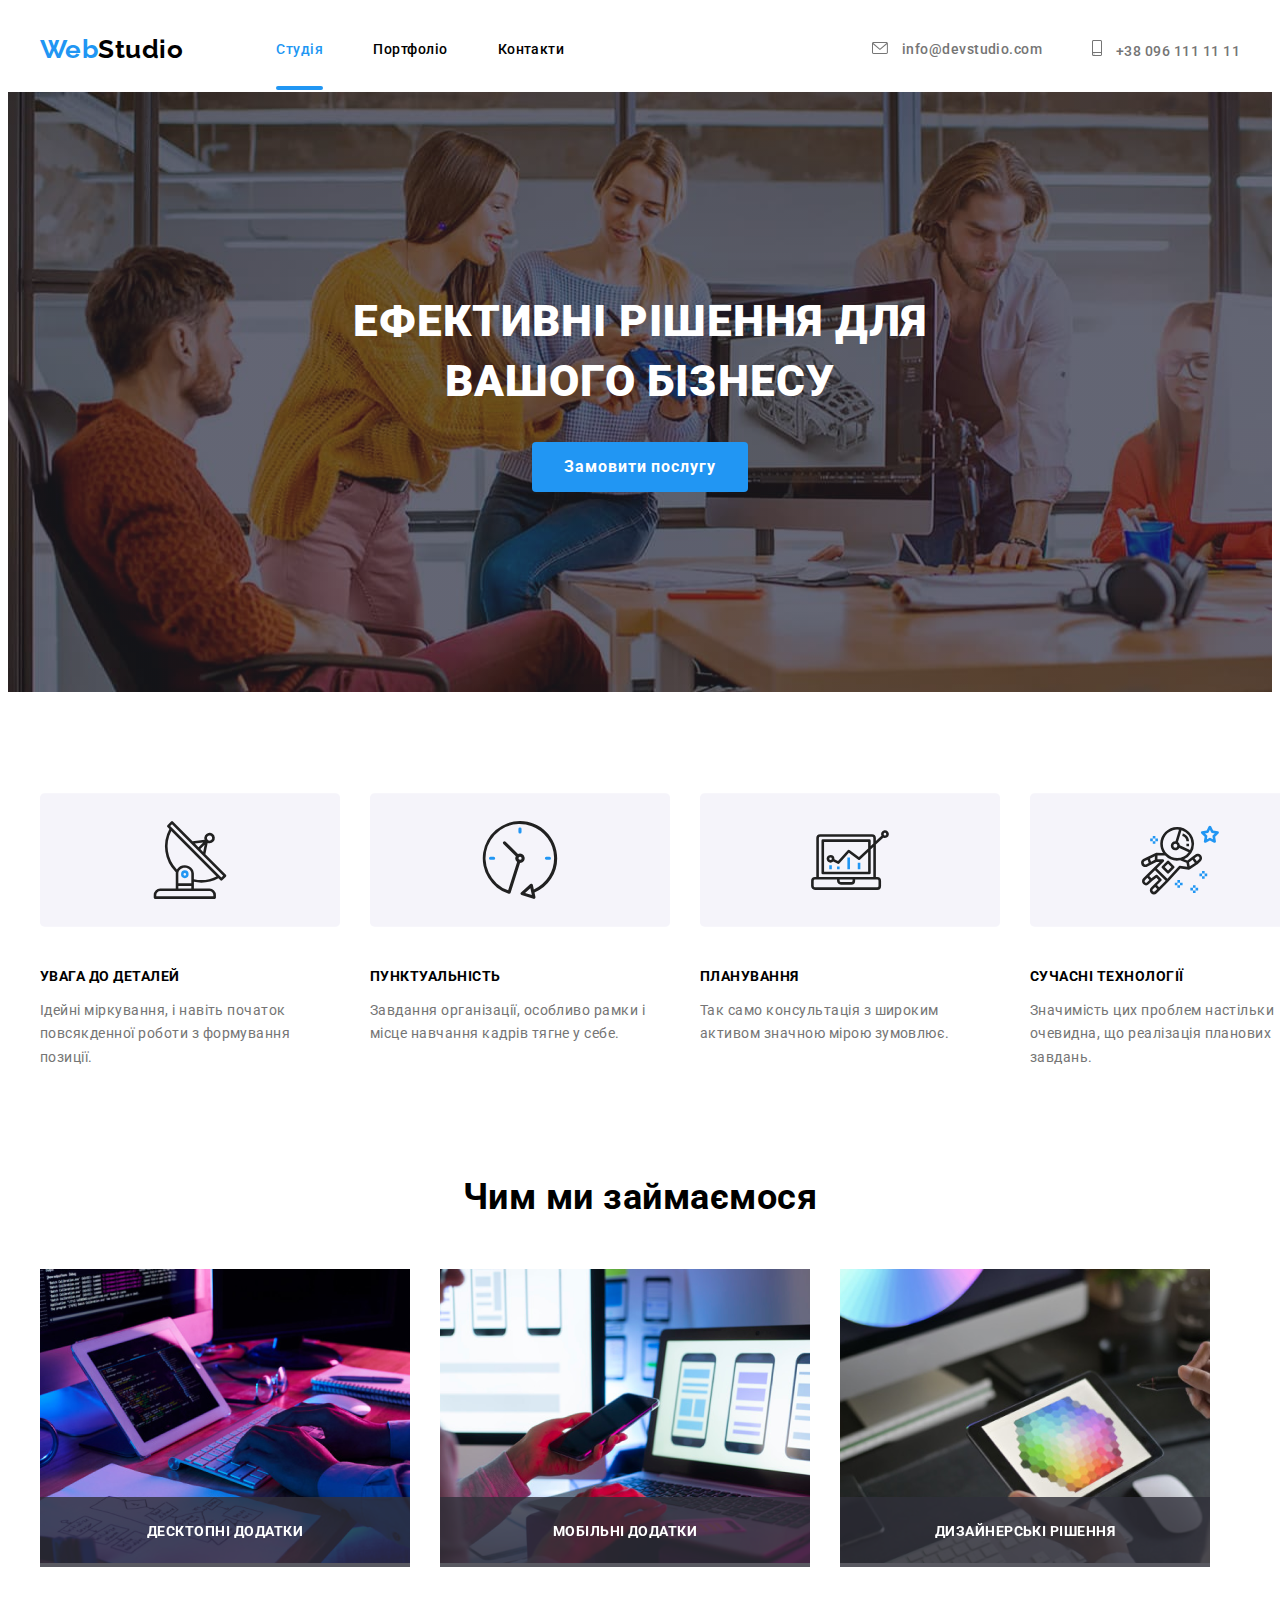
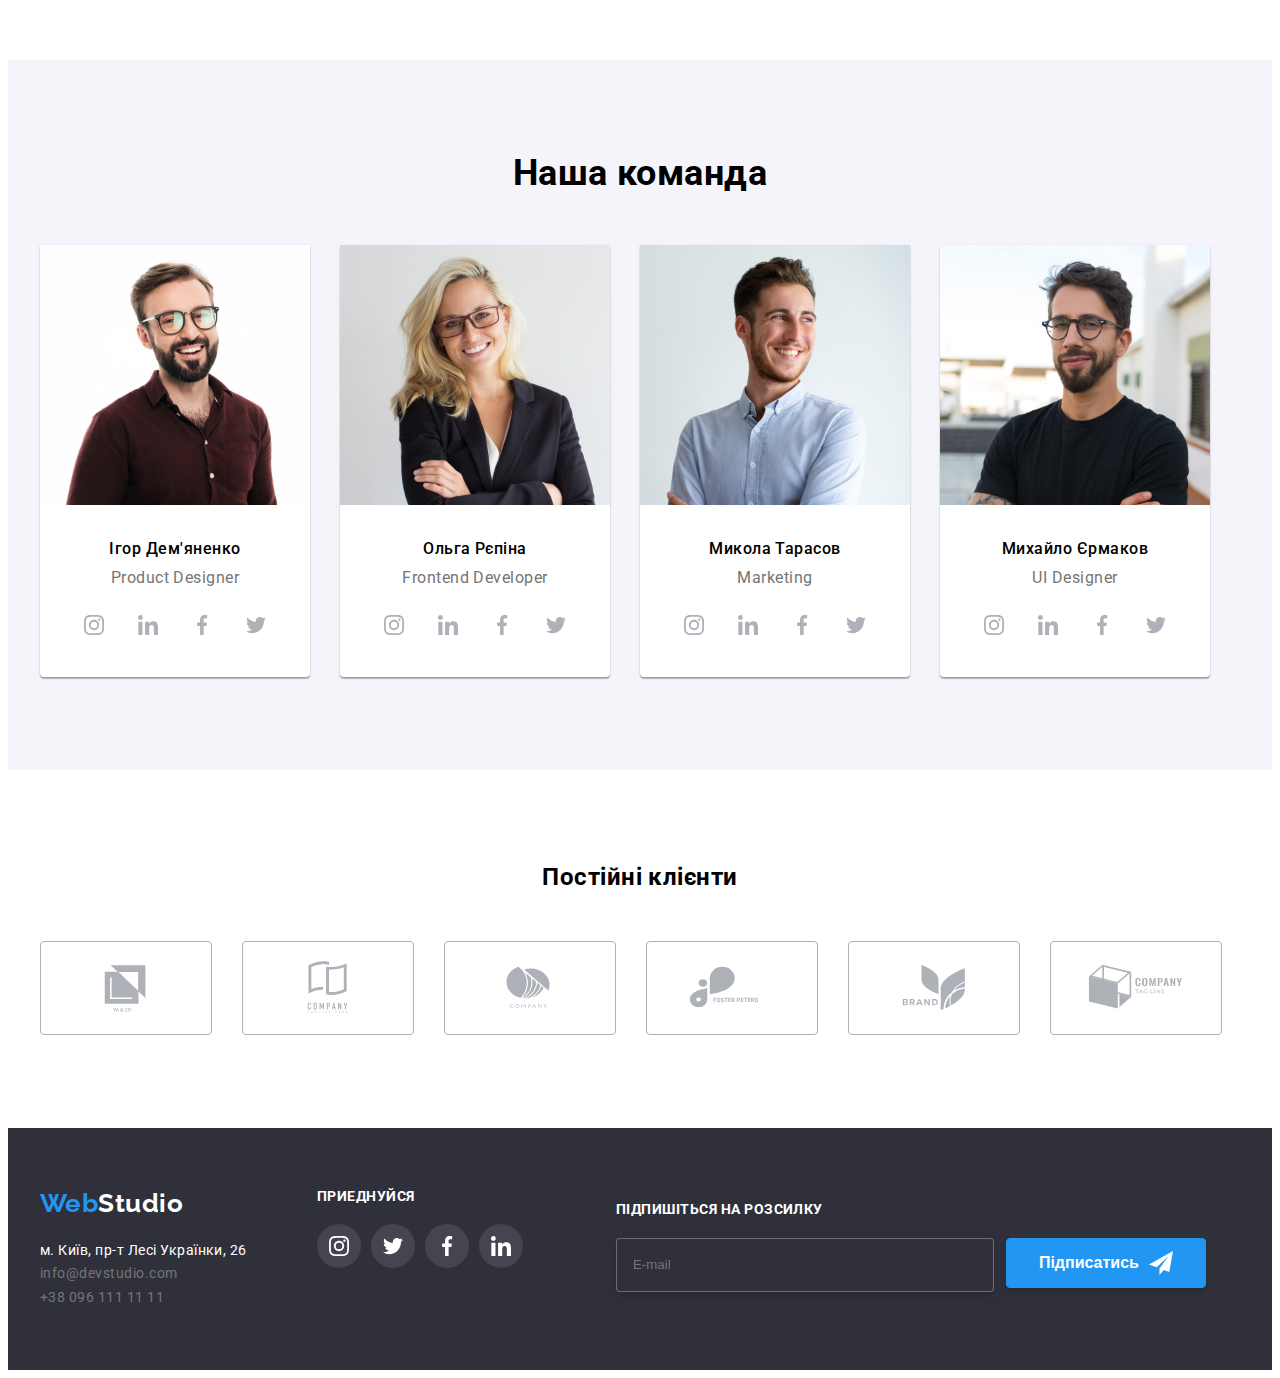
==== index.html @ c8abeea8 "create repositories" ====
<!DOCTYPE html>
<html lang="uk">
<head>
  <meta charset="UTF-8">
  <meta http-equiv="X-UA-Compatible" content="IE=edge">
  <meta name="viewport" content="width=device-width, initial-scale=1.0">
  <title>Document</title>
  <link rel="stylesheet" href="https://cdnjs.cloudflare.com/ajax/libs/modern-normalize/1.1.0/modern-normalize.min.css" integrity="sha512-wpPYUAdjBVSE4KJnH1VR1HeZfpl1ub8YT/NKx4PuQ5NmX2tKuGu6U/JRp5y+Y8XG2tV+wKQpNHVUX03MfMFn9Q==" crossorigin="anonymous" referrerpolicy="no-referrer" />
  <link rel="preconnect" href="https://fonts.googleapis.com">
  <link rel="preconnect" href="https://fonts.gstatic.com" crossorigin>
  <link href="https://fonts.googleapis.com/css2?family=Raleway:wght@700&family=Roboto:wght@400;500;700;900&display=swap" rel="stylesheet">
  <link rel="stylesheet" href="./css/styles.css">
</head>
<body>
  <header>
    <div class="container nomargincontainer flexnavbarcontainer">
      <nav class="navbarcontainer">
        <a href="./index.html" class="logo"><span class="accentlogo">Web</span>Studio</a>
        <ul class="blocknav">
          <li class="current itemnav "><a class="navlink " href="./index.html">Студія</a></li>
          <li class="itemnav"><a class="navlink" href="./portfolio.html">Портфоліо</a></li>
          <li class="itemnav"><a class="navlink" href="">Контакти</a></li>
        </ul>
      </nav>
      <ul class="contacts">
        <li class="item">
            <a href="mailto:info@devstudio.com" class="contacts-envelope">
              <svg>
                <use href="./img/symbol-defs-optimizate.svg#icon-envelope"></use>
              </svg>
              info@devstudio.com
            </a>
        </li>
        <li class="item">
          <a href="tel:+380961111111" class="contacts-phone">
            <svg>
              <use href="./img/symbol-defs-optimizate.svg#icon-smartphone"></use>
            </svg>
            +38 096 111 11 11
          </a>
        </li>
      </ul>
    </div>
  </header>
  <main>
    <section class="section hero">
      <div class="container">
        <div class="mainsection">
          <h1 class="maintitle">Ефективні рішення для <br/>вашого бізнесу</h1>
          <button type="button" class="button" data-modal-open>Замовити послугу</button>
          <div class="backprop is-hidden" data-modal>
            <div class="modal">
              <button class="modal-button-cancel" data-modal-close>
                <svg>
                  <use href="./img/vector-defs.svg#icon-Vector-2"></use>
                </svg>
              </button>
              <form class="form">
                <h2 class="form-title form-field">Залиште свої дані, ми вам передзвонимо</h2>
                <label for="name" class="form-field">
                  <span class="form-title-input">Ім'я</span>
                  <span class="combine-input-svg">
                    <input class="form-input" type="text" name="name" id="name">
                    <svg class="form-input-svg">
                      <use href="./img/form-modal.svg#icon-person"></use>
                    </svg>                     
                  </span>
                </label>
                <label for="tel" class="form-field">
                  <span class="form-title-input">Телефон</span>
                  <span class="combine-input-svg">
                    <input class="form-input" type="tel" name="tel" id="tel">
                    <svg class="form-input-svg">
                      <use href="./img/form-modal.svg#icon-phone"></use>
                    </svg>                     
                  </span>
                </label>
                <label for="email" class="form-field">
                  <span class="form-title-input">Почта</span>
                  <span class="combine-input-svg">
                    <input class="form-input" type="email" name="email" id="email">
                    <svg class="form-input-svg">
                      <use href="./img/form-modal.svg#icon-email"></use>
                    </svg>                     
                  </span>
                </label>  
                <label for="coment" class="form-field">
                  <span class="form-title-input">Коментар</span>
                  <textarea name="coment" id="coment" placeholder="Введіть текст"></textarea>
                </label>      
                <label for="spam" class="form-field flex-form-filed-checkbox">
                  <input type="checkbox" name="spam" value="spam" id="spam" class="checkbox"/>   
                  <span class="checkbox-icon"></span>  
                  <span class="checkbox-text">
                    Погоджуюся з розсилкою та приймаю<a href="./index.html" class="form-filed-checkbox-a"> Умови договору</a>
                  </span>
                </label>   
                <button type="submit"  class="form-field form-filed-button">Відправити</button>       
              </form>
            </div> 
          </div>
        </div>
      </div>
    </section>
    <section class="section priority">
      <div class="container">
        <h2>Приріотети</h2>
        <ul>
          <li class="list">
            <svg class="priority-icon">
              <use href="./img/benefits/benefits-opt.svg#icon-Group-1"></use>
            </svg>
            <h3>УВАГА ДО ДЕТАЛЕЙ</h3>
            <p>Ідейні міркування, і навіть початок повсякденної роботи з формування позиції.</p>
          </li>
          <li class="list">
            <svg class="priority-icon">
              <use href="./img/benefits/benefits-opt.svg#icon-Group-2"></use>
            </svg>
            <h3>ПУНКТУАЛЬНІСТЬ</h3>
            <p>Завдання організації, особливо рамки і місце навчання кадрів тягне у себе.</p>
          </li>
          <li class="list">
            <svg class="priority-icon">
              <use href="./img/benefits/benefits-opt.svg#icon-Group-3"></use>
            </svg>
            <h3>ПЛАНУВАННЯ</h3>
            <p>Так само консультація з широким активом значною мірою зумовлює.</p>
          </li>
          <li class="list">
            <svg class="priority-icon">
              <use href="./img/benefits/benefits-opt.svg#icon-Group-4"></use>
            </svg>
            <h3>СУЧАСНІ ТЕХНОЛОГІЇ</h3>
            <p>Значимість цих проблем настільки очевидна, що реалізація планових завдань.</p>
          </li>
        </ul> 
      </div>
    </section>
    <section class="section section-employment">
      <div class="container">
        <h2 >Чим ми займаємося</h2>
        <ul class="sectionemploymentul">
          <li class="item">
            <img src="./img/employment/box1.png" alt="Програмування за столом" width="370">
            <h3>Десктопні додатки</h3>
          </li>
          <li class="item">
            <img src="./img/employment/box2.png" alt="Розробка мобільного дизайну" width="370">
            <h3>Мобільні додатки</h3>
          </li>
          <li class="item">
            <img src="./img/employment/box3.png" alt="Вибір кольору на планшеті" width="370">
            <h3>Дизайнерські рішення</h3>
          </li>
        </ul>
      </div>
    </section>
    <section class="section section-team">
      <div class="container teambacground">
        <h2>Наша команда</h2>
        <ul class="teamul">
          <li class="item">
            <img src="./img/stuff/img.jpg" alt="Співробітник компанії" width="270">
            <h3 class="namestuff">Ігор Дем'яненко</h3>
            <p class="employment">Product Designer</p>
            <ul class="ul-link-team">
              <li class="link-team-icon">
                <a href="" class="team-icon">
                  <svg>
                    <use href="./img//link-team-icons-opt.svg#icon-instagram"></use>
                  </svg>
                </a>
              </li>
              <li class="link-team-icon">
                <a href="" class="team-icon">
                  <svg>
                    <use href="./img//link-team-icons-opt.svg#icon-linkedin"></use>
                  </svg>                  
                </a>
              </li>
              <li class="link-team-icon">
                <a href="" class="team-icon">
                  <svg>
                    <use href="./img//link-team-icons-opt.svg#icon-facebook"></use>
                  </svg>
                </a>
              </li>
              <li class="link-team-icon">
                <a href="" class="team-icon">
                  <svg>
                    <use href="./img//link-team-icons-opt.svg#icon-twitter"></use>
                  </svg>
                </a>
              </li>
            </ul>
          </li>
          <li class="item">
            <img src="./img/stuff/img1.jpg" alt="Співробітник компанії" width="270">
            <h3 class="namestuff">Ольга Рєпіна</h3>
            <p class="employment">Frontend Developer</p>
            <ul class="ul-link-team">
                <li class="link-team-icon">
                  <a href="" class="team-icon">
                    <svg>
                      <use href="./img//link-team-icons-opt.svg#icon-instagram"></use>
                    </svg>                    
                  </a>
                </li>
                <li class="link-team-icon">
                  <a href="" class="team-icon">
                    <svg>
                      <use href="./img//link-team-icons-opt.svg#icon-linkedin"></use>
                    </svg>                    
                  </a>
                </li>
                <li class="link-team-icon">
                  <a href="" class="team-icon">
                    <svg>
                      <use href="./img//link-team-icons-opt.svg#icon-facebook"></use>
                    </svg>                    
                  </a>
                </li>
                <li class="link-team-icon">
                  <a href="" class="team-icon">
                    <svg>
                      <use href="./img//link-team-icons-opt.svg#icon-twitter"></use>
                    </svg>                    
                  </a>
                </li>
              </ul>
          </li>
          <li class="item">
            <img src="./img/stuff/img2.jpg" alt="Співробітник компанії" width="270">
            <h3 class="namestuff">Микола Тарасов</h3>
            <p class="employment">Marketing</p>
            <ul class="ul-link-team">
              <li class="link-team-icon">
                <a href="" class="team-icon">
                  <svg>
                    <use href="./img//link-team-icons-opt.svg#icon-instagram"></use>
                  </svg>                  
                </a>
              </li>
              <li class="link-team-icon">
                <a href="" class="team-icon">
                  <svg>
                    <use href="./img//link-team-icons-opt.svg#icon-linkedin"></use>
                  </svg>                  
                </a>
              </li>
              <li class="link-team-icon">
                <a href="" class="team-icon">
                  <svg>
                    <use href="./img//link-team-icons-opt.svg#icon-facebook"></use>
                  </svg>                  
                </a>
              </li>
              <li class="link-team-icon">
                <a href="" class="team-icon">
                  <svg>
                    <use href="./img//link-team-icons-opt.svg#icon-twitter"></use>
                  </svg>                  
                </a>
              </li>
            </ul>
          </li>
          <li class="item">
            <img src="./img/stuff/img3.jpg" alt="Співробітник компанії" width="270">
            <h3 class="namestuff">Михайло Єрмаков</h3>
            <p class="employment">UI Designer</p>
            <ul class="ul-link-team">
              <li class="link-team-icon">
                <a href="" class="team-icon">
                  <svg>
                    <use href="./img//link-team-icons-opt.svg#icon-instagram"></use>
                  </svg>                  
                </a>
              </li>
              <li class="link-team-icon">
                <a href="" class="team-icon">
                  <svg>
                    <use href="./img//link-team-icons-opt.svg#icon-linkedin"></use>
                  </svg>                  
                </a>
              </li>
              <li class="link-team-icon">
                <a href="" class="team-icon">
                  <svg>
                    <use href="./img//link-team-icons-opt.svg#icon-facebook"></use>
                  </svg>                  
                </a>
              </li>
              <li class="link-team-icon">
                <a href="" class="team-icon">
                  <svg>
                    <use href="./img//link-team-icons-opt.svg#icon-twitter"></use>
                  </svg>                  
                </a>
              </li>
            </ul>
          </li>
        </ul> 
      </div>
    </section>
    <section class="section">
      <div class="container clients">
       <h2>Постійні клієнти</h2>
        <ul class="ulclients">
          <li class="li-client-icon">
            <a href="" class="client-icon">
              <svg >
                <use href="./img/company-icons-opt.svg#icon-Logo-1"></use>
              </svg>              
            </a>
          </li>
          <li class="li-client-icon">
            <a href="" class="client-icon">
              <svg>
                <use href="./img/company-icons-opt.svg#icon-Logo-2"></use>
              </svg>              
            </a>
          </li>
          <li class="li-client-icon">
            <a href="" class="client-icon">
              <svg>
                <use href="./img/company-icons-opt.svg#icon-Logo-3"></use>
              </svg>              
            </a>
          </li>
          <li class="li-client-icon">
            <a href="" class="client-icon">
              <svg>
                <use href="./img/company-icons-opt.svg#icon-Logo-4"></use>
              </svg>              
            </a>
          </li>
          <li class="li-client-icon">
            <a href="" class="client-icon">
              <svg>
                <use href="./img/company-icons-opt.svg#icon-Logo-5"></use>
              </svg>              
            </a>
          </li>
          <li class="li-client-icon">
            <a href="" class="client-icon">
              <svg>
                <use href="./img/company-icons-opt.svg#icon-Logo-6"></use>
              </svg>              
            </a>
          </li>
        </ul> 
      </div>
    </section>
  </main>
  <footer class="footer">
    <div class="footercontainer">
      <div>
        <a href="/" class="logofooter"><span class="accentlogo">Web</span>Studio</a>
        <address class="addressfooter">
          <ul>
            <li><a href="https://goo.gl/maps/CPtrU1FHBa2aNyZL9" target="_blank" rel="noopener noreferrer" class="address">м. Київ, пр-т Лесі Українки, 26</a></li>
            <li><a class="emailnumber" href="mailto:info@devstudio.com">info@devstudio.com</a></li>
            <li><a class="emailnumber" href="tel:+380961111111">+38 096 111 11 11</a></li>
          </ul>
        </address>
      </div>
      <div class="link-footer">
        <h2>Приеднуйся</h2>
        <ul class="ul-link-footer">
          <li >
            <a href="" class="li-footer-icon">
              <svg class="footer-icon">
                <use href="./img/linkfooter-opt.svg#icon-instagram"></use>
              </svg>              
            </a>
          </li>
          <li >
            <a href="" class="li-footer-icon">
              <svg class="footer-icon">
                <use href="./img/linkfooter-opt.svg#icon-twitter"></use>
              </svg>              
            </a>
          </li>
          <li>
            <a href="" class="li-footer-icon">
              <svg class="footer-icon">
                <use href="./img/linkfooter-opt.svg#icon-facebook"></use>
              </svg>              
            </a>
          </li>
          <li >
            <a href="" class="li-footer-icon">
              <svg class="footer-icon">
                <use href="./img/linkfooter-opt.svg#icon-linkedin"></use>
              </svg>              
            </a>
          </li>
        </ul>
      </div>
      <form class="form-footer">
        <p>Підпишіться на розсилку</p>
        <div class="form-input-button">
          <input type="text" placeholder="E-mail" class="footer-input-email">
          <button>
            <span class="footer-form-button-text">Підписатись</span>
            <svg class="form-icon-footer">
              <use href="./img/telegram.svg#icon-send"></use>
            </svg>
          </button>          
        </div>
      </form>
    </div>
  </footer>
  <script src="./js/modal.js"></script>  
</body>
</html>
---- css/styles.css ----
:root{
  --primary-text-color: #000000;
  --accent-color: #2196F3;
  --primary-white-color: #FFFFFF;
  --text-silver-color: #757575;
  --primary-bg-color: #2F303A;
  --bg-color-button: #F5F4FA;
}
body{
  font-family: Roboto, sans-serif;
  color: var(--text-silver-color);
  letter-spacing: 0.03em;
}
h1,h2,h3,h4,h5,h6{
  color: var(--primary-text-color);
  margin-top: 0;
  margin-bottom: 0;
}
ul{
  list-style: none;
  margin-top: 0;
  margin-bottom: 0;
  padding-left: 0px;
}
a {
  color: var(--text-silver-color);
  text-decoration: none;
}
.container{
  margin: 0 auto;
  max-width: 1200px;
  padding-left: 15px;
  padding-right: 15px;
}
.section{
  padding: 93px 0px;
}

/* Header */

.logo{
  color: var(--primary-text-color);
  font-family: 'Raleway';
  font-weight: 700;
  font-size: 26px;
  line-height: 1.2;
}
.accentlogo{
  color: var(--accent-color);
}
.blocknav{
  display: flex;
  align-items: center;
  margin-left: 93px;
}
.flexnavbarcontainer{
  display: flex;
  padding-bottom: 0px;
}
.navbarcontainer{
  display: flex;
  align-items: center;
}


.itemnav + .itemnav{
  margin-left: 50px;
}
.itemnav{
  position: relative;
}
.itemnav::after  {
  content: '';

  position: absolute;
  left: 0;
  bottom: 0;

  display: block;
  width: 100%;
  height: 4px;
  background-color: var(--accent-color);
  border-radius: 2px;

  transform: scaleX(0);
  transition: transform 250ms cubic-bezier(0.4, 0, 0.2, 1);
}
.itemnav:hover::after{
  transform: scaleX(1);
}
.current a{
  color: var(--accent-color);
}
.current::after{
  content: '';
  
  transform: scaleX(1);
  display: block;
  width: 100%;
  height: 4px;
  background-color: var(--accent-color);
  border-radius: 2px;

}

.navlink{
  display: block;
  padding-top: 32px;
  padding-bottom: 32px;

  color: var(--primary-text-color);
  font-weight: 500;
  font-size: 14px;
  line-height: 1.14;
}
.navlink:hover,
.navlink:focus {
  color: var(--accent-color)
}
.contacts{
  display: flex;
  margin-left: auto;

  font-weight: 500;
  font-size: 14px;
  line-height: 1.14;
}
.contacts .item{
  display: flex;
  align-items: center;
}
.contacts .item +.item{
  margin-left: 50px;
}
.contacts a{
  display: block;
  padding-top: 32px;
  padding-bottom: 32px;
  color: var(--text-silver-color);
  transition: color 250ms cubic-bezier(0.4, 0, 0.2, 1), fill 250ms cubic-bezier(0.4, 0, 0.2, 1);
}
.contacts-envelope{
  fill: var(--text-silver-color);
}
.contacts-envelope svg{
  width: 16px;
  height: 12px;
  margin-right: 10px;
}
.contacts-phone{
  fill: var(--text-silver-color);
}
.contacts-phone svg{
  width: 10px;
  height: 16px;
  margin-right: 10px;
}
.contacts a:hover,
.contacts a:focus,
.contacts-envelope:hover,
.contacts-phone:hover {
  color: var(--accent-color);
  fill: var(--accent-color);
}
.current{
  color: var(--accent-color);

}
/* Firts section title */
.hero{
  max-width: 1600px;
  margin: 0 auto;
  padding: 0px 0px;
  background-image:linear-gradient(
    to right,
    rgba(47, 48, 58, 0.4),
    rgba(47, 48, 58, 0.4)
  ),url(../img/backgrounghero.jpg);
  background-repeat: no-repeat;
}
.mainsection{
  text-align: center;
  letter-spacing: 0.06em;
  text-transform: uppercase;
  padding-top: 200px;
  padding-bottom: 200px;  
}
.mainsection button{
  font-weight: 700;
  font-size: 16px;
  line-height: 1.88;
  align-items: center;
  text-align: center;
  letter-spacing: 0.06em;
}
.maintitle{
  font-weight: 900;
  font-size: 44px;
  line-height: 1.36;
  color: var(--primary-white-color);
  margin-bottom: 30px;
}
.button{
  color: var(--primary-white-color);
  background-color: var(--accent-color);
  font-family: inherit;
  cursor: pointer;
  padding: 10px 32px;
  min-width: 216px;
  border-radius: 4px;
  text-align: center;
  border: 0px solid black;
}

.backprop{
  position: fixed;
  top: 0;
  left: 0;
  width: 100%;
  height: 100%;
  background: rgba(0, 0, 0, 0.2);

  opacity: 1;
  transition: opacity 250ms cubic-bezier(0.4, 0, 0.2, 1);
}
.backprop.is-hidden{
  opacity: 0;
  pointer-events: none;
}
.backprop.is-hidden .modal{
  transform: translate(-50%, -50%) scale(1.1);
}
.modal{
  position: absolute;
  top: 50%;
  left: 50%;

  transform: translate(-50%, -50%) scale(1);
  transition: transform 250ms cubic-bezier(0.4, 0, 0.2, 1);

  min-width: 528px;
  min-height: 581px;

  background: var(--primary-white-color);
  box-shadow: 0px 1px 3px rgba(0, 0, 0, 0.12), 0px 1px 1px rgba(0, 0, 0, 0.14), 0px 2px 1px rgba(0, 0, 0, 0.2);
  border-radius: 4px;
}
.modal-button-cancel{
  position: absolute;
  display: flex;
  justify-content: center;
  align-items: center;
  width: 30px;
  height: 30px;
  top: 8px;
  right: 8px;
  background: #FFFFFF;
  border: 1px solid rgba(0, 0, 0, 0.1);
  border-radius: 50%;
  cursor: pointer;
}
.modal-button-cancel svg{
  fill: #000000;
  width: 11px;
  height: 11px;
  transition: fill 250ms cubic-bezier(0.4, 0, 0.2, 1);
}
.modal-button-cancel svg:hover,
.modal-button-cancel svg:focus{
  fill: var(--accent-color);
}
.form{
  text-transform: none;
}
.form-title{
  margin-top: 40px;
  margin-right: 40px;
  margin-left: 40px;
  margin-bottom: 12px;

  font-weight: 700;
  font-size: 20px;
  line-height: 1.15;
  text-align: center;

  color: var(--primary-text-color);
}
.form-field{
  position: relative;
  margin-left: auto;
  margin-right: auto;
  margin-bottom: 10px;
  width: 448px;
  display: flex;
  flex-direction: column;
}
.combine-input-svg{
  position: relative;
  margin: 0 auto;
  width: 448px;
}
.form-title-input{
  width: 448px;
  margin: 0 auto;
  text-align: left;
  margin-bottom: 4px;
}
.form-input{
  position: relative;
  margin: 0 auto;
  min-width: 448px;
  display: flex;
  flex-direction: column;

  height: 40px;
  padding-left: 42px;
  border: 1px solid rgba(33, 33, 33, 0.2);
  border-radius: 4px;

  transition: border 250ms cubic-bezier(0.4, 0, 0.2, 1);
}
.form-input-svg{
  position: absolute;
  top: 11px;
  left: 12px;
  width: 18px;
  height: 18px;
  transition: fill 250ms cubic-bezier(0.4, 0, 0.2, 1);
}

.form-filed-button{
  margin: 0 auto;
  padding: 10px 52px;
  cursor: pointer;
  
  max-width: 200px;
  height: 50px;
  color: var(--primary-white-color);
  background: var(--accent-color);
  border: 1px solid var(--accent-color);
  box-shadow: 0px 4px 4px rgba(0, 0, 0, 0.15);
  border-radius: 4px;

  font-weight: 700;
  font-size: 16px;
  line-height: 1.87;
}
.flex-form-filed-checkbox{
  display: flex;
  flex-direction: row;
  justify-content: center;
  align-items: center;

}
.checkbox-text{
  margin-left: 8px;

  font-size: 14px;
  line-height: 1.71;

  color: var(--text-silver-color);
}

.checkbox{
  appearance: none;
  position: absolute;
}

.checkbox-icon{
  width: 16px;
  height: 15px;
  border: 1px solid #212121;
  border-radius: 2px;

  transition: background-color 250ms cubic-bezier(0.4, 0, 0.2, 1);
}
.checkbox:checked + .checkbox-icon{
  border: 1px solid var(--accent-color);
  background-image: url(../img/iconchecksize.svg);
  background-color: var(--accent-color);
  background-repeat: no-repeat;
  background-size: contain;
  background-origin: content-box;
}

.form-filed-checkbox-a{
  color: var(--accent-color);
  text-decoration: underline;
}
.form-field textarea{
  margin: 0 auto;
  resize: none;
  width: 448px;
  height: 120px;
  border: 1px solid rgba(33, 33, 33, 0.2);
  border-radius: 4px;
  padding: 12px 16px;
}
.form-field textarea:hover,
.form-field textarea:focus,
.form-input:focus,
.form-input:hover,
.form-field textarea:focus{
  outline: none;
  border: 1px solid var(--accent-color);
  fill: var(--accent-color);
}

.form-field:hover .form-input-svg{
  fill: var(--accent-color);
}
.form-field:focus-within .form-input-svg{
  fill: var(--accent-color);
}

.form-input-svg:hover{
  fill: var(--accent-color);
}


/* section priority */

.priority ul{
  display: flex;
}
.container .list{
  margin-right: 30px;

}

.priority h2{
  display: none;
}
.priority h3{
  font-weight: 700;
  font-size: 14px;
  line-height: 1.14;
  text-transform: uppercase;
  margin-bottom: 10px;
}
.priority p{
  font-size: 14px;
  line-height: 1.7;
}
.priority-icon{
  margin-bottom: 30px;
}
.container .list:last-child{
  margin-right: 0px;
}

/* what do we do */
.section-employment{
  padding-top: 0px;
}
.section-employment h2{
  font-weight: 700;
  font-size: 36px;
  line-height: 1.16;
  text-align: center;
  margin-bottom: 50px;
}
.sectionemploymentul{
  display: flex;
}
.sectionemploymentul .item{
  position: relative;
  margin-right: 30px;
}
.sectionemploymentul .item h3{
  position: absolute;

  width: 100%;
  height: 70px;
  display: flex;
  justify-content: center;
  align-items: center;
  bottom: 0px;

  font-weight: 700;
  font-size: 14px;
  line-height: 1.14;
  text-transform: uppercase;

  color: var(--primary-white-color);
  background: rgba(47, 48, 58, 0.8);
}
.sectionemploymentul .item:last-child{
  margin-right: 0px;
}

/* section Team */
.teamul{
  display: flex;
}
.teamul .item{
  margin-right: 30px;
  background: #FFFFFF;
  box-shadow: 0px 1px 3px rgba(0, 0, 0, 0.12), 0px 1px 1px rgba(0, 0, 0, 0.14), 0px 2px 1px rgba(0, 0, 0, 0.2);
  border-radius: 0px 0px 4px 4px;
}
.teamul .item:last-child{
  margin-right: 0px;
}
.section-team{
  background-color: var(--bg-color-button);
}
.section-team h2{
  font-weight: 700;
  font-size: 36px;
  line-height: 1.16;
  text-align: center;
  margin-bottom: 50px;
}
.namestuff{
  margin-top: 30px;
  text-align: center;

  color: var(--primary-text-color);
  font-weight: 500;
  font-size: 16px;
  line-height: 1.19;
}
.employment{
  margin-top: 10px;
  margin-bottom: 16px;
  text-align: center;

  font-size: 16px;
  line-height: 1.19;
}
.ul-link-team{
  display: flex;
  justify-content: center;
  margin-bottom: 30px;
}
.link-team-icon{
  margin-right: 10px;
}
.link-team-icon a {
  display: flex;
  align-items: center;
  justify-content: center;
  width: 44px;
  height: 44px;
  border-radius: 50%;
  fill: rgba(175, 177, 184, 1);
  transition: fill 250ms cubic-bezier(0.4, 0, 0.2, 1), background-color 250ms cubic-bezier(0.4, 0, 0.2, 1);
}
/* fill="#afb1b8" style="fill:var(--color1, #afb1b8)" */
.link-team-icon:last-child{
  margin-right: 0px;
}
.team-icon svg{
  width: 20px;
  height: 20px;
}
.team-icon:hover{
  background-color: var(--accent-color);
  fill: var(--bg-color-button);
}

/* section clients */
.clients h2{
  text-align: center;
  margin-bottom: 50px;
}
.ulclients {
  display: flex;
}
.li-client-icon{
  margin-right: 30px;
  border: 1px solid #AFB1B8;
  border-radius: 4px;
  transition: border 250ms cubic-bezier(0.4, 0, 0.2, 1);
}
.li-client-icon a{
  display: flex;
  align-items: center;
  justify-content: center;
  width: 170px;
  height: 92px;
}
.client-icon{
  fill: rgba(175, 177, 184, 1);
  transition: fill 250ms cubic-bezier(0.4, 0, 0.2, 1);
}
.client-icon svg{
  width: 106px;
  height: 60px;
}
.li-client-icon:hover{
  border: 1px solid var(--accent-color);
}
.client-icon:hover{
  fill: var(--accent-color);
}

/* footer */
.footer{
  padding-top: 60px;
  padding-bottom: 60px;
  background: var(--primary-bg-color);
}
.footercontainer{
  display: flex;
  margin: 0 auto;
  max-width: 1200px;
  padding-left: 15px;
  padding-right: 15px;
}
.logofooter{
  color: var(--primary-white-color);
  font-family: 'Raleway';
  font-weight: 700;
  font-size: 26px;
  line-height: 1.19;
}

.address,
.emailnumber{
  font-style: normal;
  font-weight: 400;
  font-size: 14px;
  line-height: 1.71;
}
.addressfooter{
  margin-top: 20px;
  
}
.address{
  color: var(--primary-white-color);
  transition: color 250ms cubic-bezier(0.4, 0, 0.2, 1);
}
.link-footer{
  margin-left: 70px;
}
.link-footer h2{
  margin-bottom: 20px;

  font-weight: 700;
  font-size: 14px;
  line-height: 16px;
  text-transform: uppercase;

  color: var(--primary-white-color);
}
.ul-link-footer{
  display: flex;
}
.ul-link-footer li{
  margin-right: 10px;
}
.ul-link-footer li:last-child{
  margin-right: 0px;
}
.li-footer-icon{
  display: flex;
  align-items: center;
  justify-content: center;
  width: 44px;
  height: 44px;
  border-radius: 50%;
  background: rgba(255, 255, 255, 0.1);
  transition: background 250ms cubic-bezier(0.4, 0, 0.2, 1);
}

.li-footer-icon:hover{
  background: var(--accent-color);
}
.li-footer-icon:last-child{
  margin-right: 0px;
}
.footer-icon{
  width: 20px;
  height: 20px;
  
}
.emailnumber{
  transition: color 250ms cubic-bezier(0.4, 0, 0.2, 1);
}

.address:hover,
.address:focus,
.emailnumber:hover,
.emailnumber:focus{
  color: var(--accent-color);
}

.form-footer{
  margin-left: 93px;
}
.form-footer input{
  width: 358px;
  height: 50px;
  outline: none;
  margin-right: 12px;
  color: var(--text-silver-color);
  background-color: var(--primary-bg-color);
  border: 1px solid rgba(255, 255, 255, 0.3);
  filter: drop-shadow(0px 4px 4px rgba(0, 0, 0, 0.15));
  border-radius: 4px;
  padding-left: 16px;
}
.form-footer p{
  margin-bottom: 20px;
  color: var(--primary-white-color);
  font-weight: 700;
  font-size: 14px;
  line-height: 1.14;
  text-transform: uppercase;
}
.form-input-button{
  display: flex;
}
.footer-input-email:focus-within{
  border: 1px solid var(--primary-white-color);
}
.form-footer button{
  width: 200px;
  height: 50px;

  display: flex;
  align-items: center;
  justify-content: center;
  cursor: pointer;

  background-color: var(--accent-color);
  box-shadow: 0px 4px 4px rgba(0, 0, 0, 0.15);
  border: 1px solid var(--accent-color);
  border-radius: 4px;
}
.footer-form-button-text{
  margin-right: 10px;
  font-weight: 700;
  font-size: 16px;
  line-height: 1.86;
  color: var(--primary-white-color);
}
.form-icon-footer{
  width: 24px;
  height: 24px;
}
/* Page Portfolio */
.maintitleportfolio{
  display: none;
}

.filterbutton{
  display: flex;
  justify-content: center;
  margin-bottom: 50px;
}
.filterbutton li{
  margin-left: 8px;
}
.filterbutton li:first-child{
  margin-left: 0px;
}

.filterbutton button{
  font-family: inherit;
  color: var(--primary-text-color);
  background: var(--bg-color-button);
  min-width: 112px;
  min-height: 38px;
  cursor: pointer;
  font-weight: 500;
  font-size: 16px;
  line-height: 1.63;
  text-align: center;
  border-radius: 4px;
  border: #FFFFFF;
  transition: color 250ms cubic-bezier(0.4, 0, 0.2, 1), background 250ms cubic-bezier(0.4, 0, 0.2, 1), box-shadow 250ms cubic-bezier(0.4, 0, 0.2, 1);

  }
.filterbutton button:hover,
.filterbutton button:focus{
  box-shadow: 0px 3px 1px rgba(0, 0, 0, 0.1), 0px 1px 2px rgba(0, 0, 0, 0.08), 0px 2px 2px rgba(0, 0, 0, 0.12);
  color: var(--primary-white-color);
  background: var(--accent-color);
}
/* exampales */

.overlay-exampales{
  position: relative;
}
.overlay-exampales p{
  position: absolute;

  display: block;
  width: 100%;
  height: 105%;
  top: 0px;
  left: 0;
  padding: 63px 24px;

  background: rgba(33, 150, 243, 0.9);
  font-weight: 400;
  font-size: 18px;
  line-height: 1.55;

  color: var(--primary-white-color);
  transform: translateY(135%);
  transition: transform 250ms cubic-bezier(0.4, 0, 0.2, 1);

}
.ulexampales .item:hover
.overlay-exampales p{
  transform: translateY(-10%);
}

.headerborderbottom{
  border-bottom: 1px solid #ECECEC;;
}

.ulexampales{
  display: flex;
  flex-wrap: wrap;
}
.ulexampales .item .overlay-exampales{
  overflow: hidden;
}
.ulexampales .item{
  margin-right: 30px;
  margin-bottom: 30px; 
  transition: box-shadow 250ms cubic-bezier(0.4, 0, 0.2, 1);
}
.ulexampales .item:hover{
  box-shadow: 0px 1px 1px rgba(0, 0, 0, 0.12), 0px 4px 4px rgba(0, 0, 0, 0.06), 1px 4px 6px rgba(0, 0, 0, 0.16);
}
.ulexampales .item:nth-child(3n){
  margin-right: 0px;
}
.ulexampales .item:nth-last-child(-n + 3){
  margin-bottom: 0px;
}
.item a img{
  margin-bottom: 0px;
}

.ulexampales h2{
  font-size: 14px;
  line-height: 1.71;
}
.blockcardpatagraf{
  font-size: 14px;
  line-height: 1.71;
}

.blockcard{
  margin-top: -4px;
  padding: 20px 24px;
  border-right: 1px solid #EEEEEE;
  border-left: 1px solid #EEEEEE;
  border-bottom: 1px solid #EEEEEE;

}
.blockcard h3{
  padding-bottom: 8px;
}
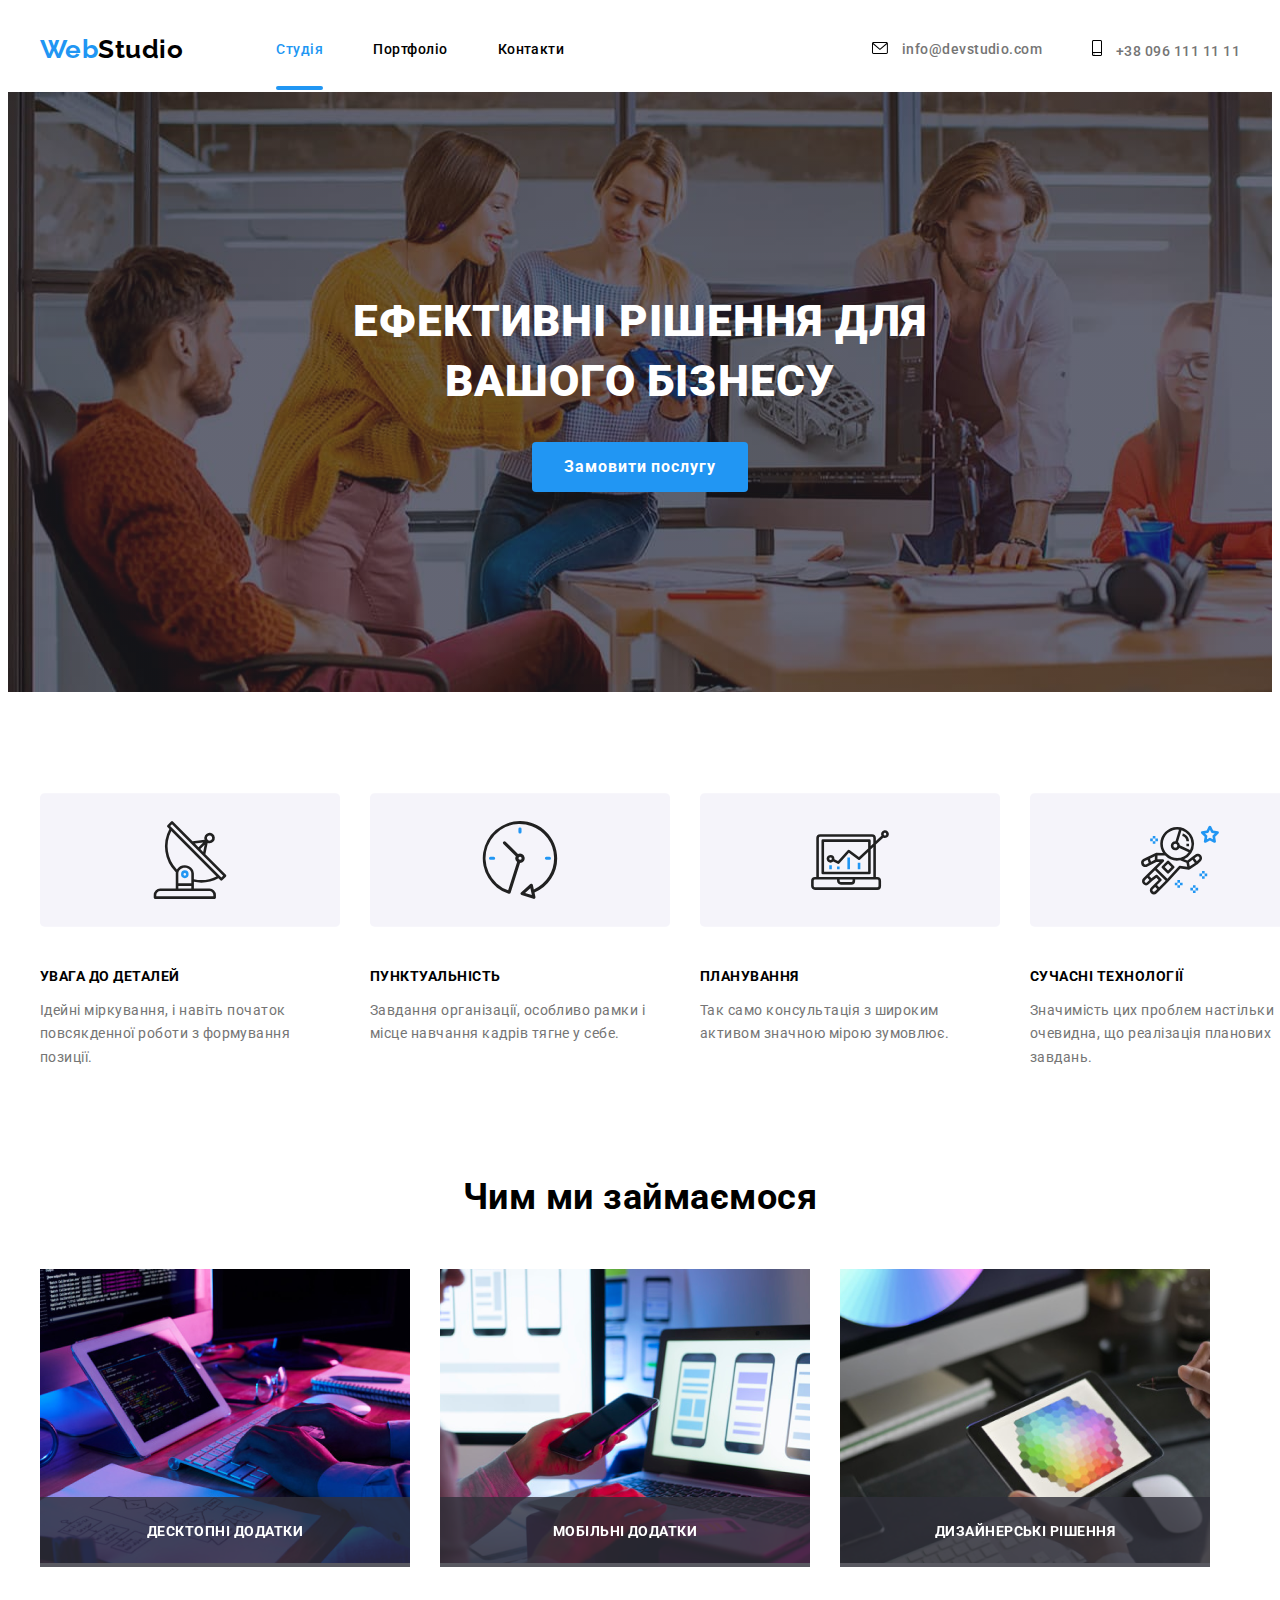
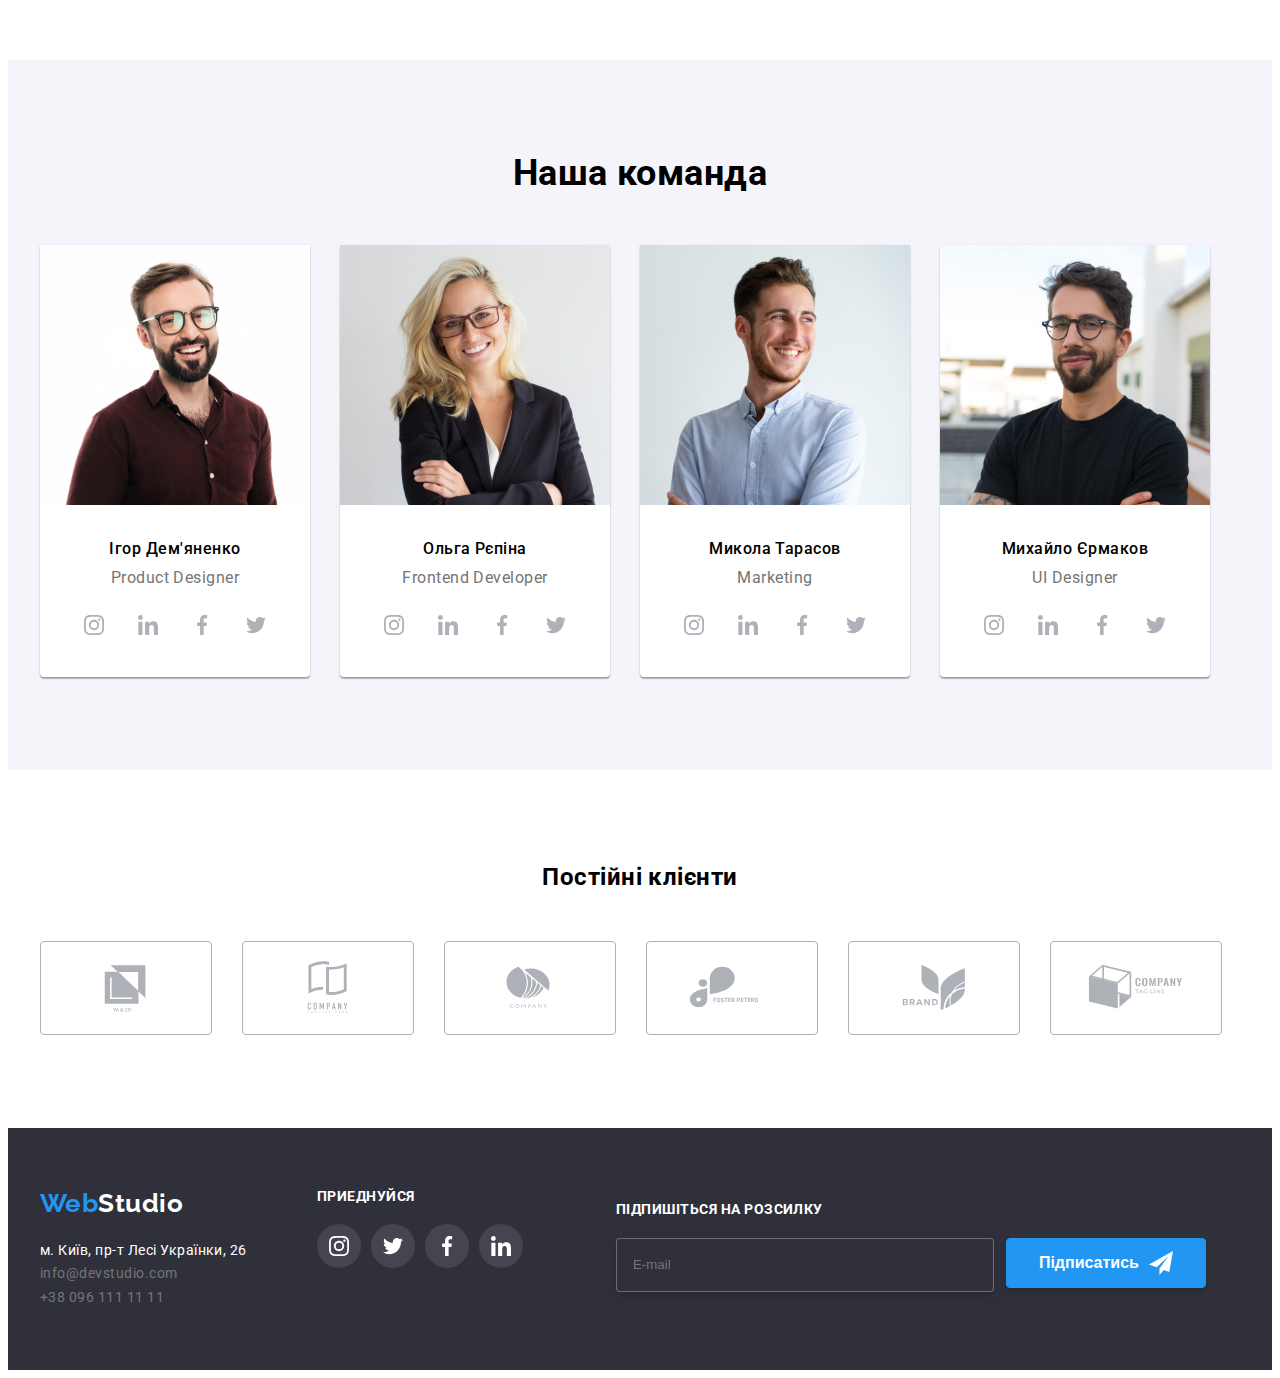
==== commit 8441f02b: "refactor code add sass and bem" ====
--- a/index.html
+++ b/index.html
@@ -9,7 +9,7 @@
   <link rel="preconnect" href="https://fonts.googleapis.com">
   <link rel="preconnect" href="https://fonts.gstatic.com" crossorigin>
   <link href="https://fonts.googleapis.com/css2?family=Raleway:wght@700&family=Roboto:wght@400;500;700;900&display=swap" rel="stylesheet">
-  <link rel="stylesheet" href="./css/styles.css">
+  <link rel="stylesheet" href="./sass/main.css">
 </head>
 <body>
   <header>
@@ -17,23 +17,23 @@
       <nav class="navbarcontainer">
         <a href="./index.html" class="logo"><span class="accentlogo">Web</span>Studio</a>
         <ul class="blocknav">
-          <li class="current itemnav "><a class="navlink " href="./index.html">Студія</a></li>
-          <li class="itemnav"><a class="navlink" href="./portfolio.html">Портфоліо</a></li>
-          <li class="itemnav"><a class="navlink" href="">Контакти</a></li>
+          <li class="blocknav__item current"><a class="navlink " href="./index.html">Студія</a></li>
+          <li class="blocknav__item"><a class="navlink" href="./portfolio.html">Портфоліо</a></li>
+          <li class="blocknav__item"><a class="navlink" href="">Контакти</a></li>
         </ul>
       </nav>
       <ul class="contacts">
-        <li class="item">
-            <a href="mailto:info@devstudio.com" class="contacts-envelope">
-              <svg>
+        <li class="contacts__item">
+            <a href="mailto:info@devstudio.com" class="contacts__link">
+              <svg class="contacts__envelope-svg">
                 <use href="./img/symbol-defs-optimizate.svg#icon-envelope"></use>
               </svg>
               info@devstudio.com
             </a>
         </li>
-        <li class="item">
-          <a href="tel:+380961111111" class="contacts-phone">
-            <svg>
+        <li class="contacts__item">
+          <a href="tel:+380961111111" class="contacts__link">
+            <svg class="contacts__phone-svg">
               <use href="./img/symbol-defs-optimizate.svg#icon-smartphone"></use>
             </svg>
             +38 096 111 11 11
@@ -46,56 +46,56 @@
     <section class="section hero">
       <div class="container">
         <div class="mainsection">
-          <h1 class="maintitle">Ефективні рішення для <br/>вашого бізнесу</h1>
-          <button type="button" class="button" data-modal-open>Замовити послугу</button>
+          <h1 class="mainsection__title">Ефективні рішення для <br/>вашого бізнесу</h1>
+          <button type="button" class="mainsection__button" data-modal-open>Замовити послугу</button>
           <div class="backprop is-hidden" data-modal>
             <div class="modal">
-              <button class="modal-button-cancel" data-modal-close>
-                <svg>
+              <button class="modal__button-cancel" data-modal-close>
+                <svg class="modal__button-cancel-svg">
                   <use href="./img/vector-defs.svg#icon-Vector-2"></use>
                 </svg>
               </button>
               <form class="form">
-                <h2 class="form-title form-field">Залиште свої дані, ми вам передзвонимо</h2>
+                <h2 class="form__title form-field">Залиште свої дані, ми вам передзвонимо</h2>
                 <label for="name" class="form-field">
-                  <span class="form-title-input">Ім'я</span>
-                  <span class="combine-input-svg">
-                    <input class="form-input" type="text" name="name" id="name">
-                    <svg class="form-input-svg">
+                  <span class="form__title-input">Ім'я</span>
+                  <span class="form__combine-input-svg">
+                    <input class="form__input" type="text" name="name" id="name">
+                    <svg class="form__input-svg">
                       <use href="./img/form-modal.svg#icon-person"></use>
                     </svg>                     
                   </span>
                 </label>
                 <label for="tel" class="form-field">
-                  <span class="form-title-input">Телефон</span>
-                  <span class="combine-input-svg">
-                    <input class="form-input" type="tel" name="tel" id="tel">
-                    <svg class="form-input-svg">
+                  <span class="form__title-input">Телефон</span>
+                  <span class="form__combine-input-svg">
+                    <input class="form__input" type="tel" name="tel" id="tel">
+                    <svg class="form__input-svg">
                       <use href="./img/form-modal.svg#icon-phone"></use>
                     </svg>                     
                   </span>
                 </label>
                 <label for="email" class="form-field">
-                  <span class="form-title-input">Почта</span>
-                  <span class="combine-input-svg">
-                    <input class="form-input" type="email" name="email" id="email">
-                    <svg class="form-input-svg">
+                  <span class="form__title-input">Почта</span>
+                  <span class="form__combine-input-svg">
+                    <input class="form__input" type="email" name="email" id="email">
+                    <svg class="form__input-svg">
                       <use href="./img/form-modal.svg#icon-email"></use>
                     </svg>                     
                   </span>
                 </label>  
                 <label for="coment" class="form-field">
-                  <span class="form-title-input">Коментар</span>
-                  <textarea name="coment" id="coment" placeholder="Введіть текст"></textarea>
+                  <span class="form__title-input">Коментар</span>
+                  <textarea class="form__textarea" name="coment" id="coment" placeholder="Введіть текст"></textarea>
                 </label>      
                 <label for="spam" class="form-field flex-form-filed-checkbox">
-                  <input type="checkbox" name="spam" value="spam" id="spam" class="checkbox"/>   
-                  <span class="checkbox-icon"></span>  
-                  <span class="checkbox-text">
-                    Погоджуюся з розсилкою та приймаю<a href="./index.html" class="form-filed-checkbox-a"> Умови договору</a>
+                  <input type="checkbox" name="spam" id="spam" class="form__checkbox"/>   
+                  <span class="from__checkbox-icon"></span>  
+                  <span class="form__checkbox-text">
+                    Погоджуюся з розсилкою та приймаю<a href="./index.html" class="form__checkbox-link"> Умови договору</a>
                   </span>
                 </label>   
-                <button type="submit"  class="form-field form-filed-button">Відправити</button>       
+                <button type="submit"  class="form-field form__button">Відправити</button>       
               </form>
             </div> 
           </div>
@@ -104,196 +104,195 @@
     </section>
     <section class="section priority">
       <div class="container">
-        <h2>Приріотети</h2>
-        <ul>
-          <li class="list">
-            <svg class="priority-icon">
+        <ul class="list">
+          <li class="list__item">
+            <svg class="list__icon">
               <use href="./img/benefits/benefits-opt.svg#icon-Group-1"></use>
             </svg>
-            <h3>УВАГА ДО ДЕТАЛЕЙ</h3>
-            <p>Ідейні міркування, і навіть початок повсякденної роботи з формування позиції.</p>
-          </li>
-          <li class="list">
-            <svg class="priority-icon">
+            <h3 class="list__title">УВАГА ДО ДЕТАЛЕЙ</h3>
+            <p class="list__text">Ідейні міркування, і навіть початок повсякденної роботи з формування позиції.</p>
+          </li>
+          <li class="list__item">
+            <svg class="list__icon">
               <use href="./img/benefits/benefits-opt.svg#icon-Group-2"></use>
             </svg>
-            <h3>ПУНКТУАЛЬНІСТЬ</h3>
-            <p>Завдання організації, особливо рамки і місце навчання кадрів тягне у себе.</p>
-          </li>
-          <li class="list">
-            <svg class="priority-icon">
+            <h3 class="list__title">ПУНКТУАЛЬНІСТЬ</h3>
+            <p class="list__text">Завдання організації, особливо рамки і місце навчання кадрів тягне у себе.</p>
+          </li>
+          <li class="list__item">
+            <svg class="list__icon">
               <use href="./img/benefits/benefits-opt.svg#icon-Group-3"></use>
             </svg>
-            <h3>ПЛАНУВАННЯ</h3>
-            <p>Так само консультація з широким активом значною мірою зумовлює.</p>
-          </li>
-          <li class="list">
-            <svg class="priority-icon">
+            <h3 class="list__title">ПЛАНУВАННЯ</h3>
+            <p class="list__text">Так само консультація з широким активом значною мірою зумовлює.</p>
+          </li>
+          <li class="list__item">
+            <svg class="list__icon">
               <use href="./img/benefits/benefits-opt.svg#icon-Group-4"></use>
             </svg>
-            <h3>СУЧАСНІ ТЕХНОЛОГІЇ</h3>
-            <p>Значимість цих проблем настільки очевидна, що реалізація планових завдань.</p>
+            <h3 class="list__title">СУЧАСНІ ТЕХНОЛОГІЇ</h3>
+            <p class="list__text">Значимість цих проблем настільки очевидна, що реалізація планових завдань.</p>
           </li>
         </ul> 
       </div>
     </section>
     <section class="section section-employment">
       <div class="container">
-        <h2 >Чим ми займаємося</h2>
-        <ul class="sectionemploymentul">
-          <li class="item">
+        <h2 class="section-employment__title">Чим ми займаємося</h2>
+        <ul class="section-employment__list">
+          <li class="section-employment__item">
             <img src="./img/employment/box1.png" alt="Програмування за столом" width="370">
-            <h3>Десктопні додатки</h3>
-          </li>
-          <li class="item">
+            <h3 class="section-employment__description">Десктопні додатки</h3>
+          </li>
+          <li class="section-employment__item">
             <img src="./img/employment/box2.png" alt="Розробка мобільного дизайну" width="370">
-            <h3>Мобільні додатки</h3>
-          </li>
-          <li class="item">
+            <h3 class="section-employment__description">Мобільні додатки</h3>
+          </li>
+          <li class="section-employment__item">
             <img src="./img/employment/box3.png" alt="Вибір кольору на планшеті" width="370">
-            <h3>Дизайнерські рішення</h3>
+            <h3 class="section-employment__description">Дизайнерські рішення</h3>
           </li>
         </ul>
       </div>
     </section>
     <section class="section section-team">
-      <div class="container teambacground">
-        <h2>Наша команда</h2>
-        <ul class="teamul">
-          <li class="item">
+      <div class="container">
+        <h2 class="section-team__title">Наша команда</h2>
+        <ul class="section-team__list">
+          <li class="item-card">
             <img src="./img/stuff/img.jpg" alt="Співробітник компанії" width="270">
-            <h3 class="namestuff">Ігор Дем'яненко</h3>
-            <p class="employment">Product Designer</p>
-            <ul class="ul-link-team">
-              <li class="link-team-icon">
-                <a href="" class="team-icon">
-                  <svg>
+            <h3 class="item-card__namestuff">Ігор Дем'яненко</h3>
+            <p class="item-card__employment">Product Designer</p>
+            <ul class="item-card__list-team">
+              <li class="item-card__link-icon">
+                <a href="" class="item-card__link">
+                  <svg class="item-card__svg">
                     <use href="./img//link-team-icons-opt.svg#icon-instagram"></use>
                   </svg>
                 </a>
               </li>
-              <li class="link-team-icon">
-                <a href="" class="team-icon">
-                  <svg>
+              <li class="item-card__link-icon">
+                <a href="" class="item-card__link">
+                  <svg class="item-card__svg">
                     <use href="./img//link-team-icons-opt.svg#icon-linkedin"></use>
                   </svg>                  
                 </a>
               </li>
-              <li class="link-team-icon">
-                <a href="" class="team-icon">
-                  <svg>
+              <li class="item-card__link-icon">
+                <a href="" class="item-card__link">
+                  <svg class="item-card__svg">
                     <use href="./img//link-team-icons-opt.svg#icon-facebook"></use>
                   </svg>
                 </a>
               </li>
-              <li class="link-team-icon">
-                <a href="" class="team-icon">
-                  <svg>
+              <li class="item-card__link-icon">
+                <a href="" class="item-card__link">
+                  <svg class="item-card__svg">
                     <use href="./img//link-team-icons-opt.svg#icon-twitter"></use>
                   </svg>
                 </a>
               </li>
             </ul>
           </li>
-          <li class="item">
+          <li class="item-card">
             <img src="./img/stuff/img1.jpg" alt="Співробітник компанії" width="270">
-            <h3 class="namestuff">Ольга Рєпіна</h3>
-            <p class="employment">Frontend Developer</p>
-            <ul class="ul-link-team">
-                <li class="link-team-icon">
-                  <a href="" class="team-icon">
-                    <svg>
+            <h3 class="item-card__namestuff">Ольга Рєпіна</h3>
+            <p class="item-card__employment">Frontend Developer</p>
+            <ul class="item-card__list-team">
+                <li class="item-card__link-icon">
+                  <a href="" class="item-card__link">
+                    <svg class="item-card__svg">
                       <use href="./img//link-team-icons-opt.svg#icon-instagram"></use>
                     </svg>                    
                   </a>
                 </li>
-                <li class="link-team-icon">
-                  <a href="" class="team-icon">
-                    <svg>
+                <li class="item-card__link-icon">
+                  <a href="" class="item-card__link">
+                    <svg class="item-card__svg">
                       <use href="./img//link-team-icons-opt.svg#icon-linkedin"></use>
                     </svg>                    
                   </a>
                 </li>
-                <li class="link-team-icon">
-                  <a href="" class="team-icon">
-                    <svg>
+                <li class="item-card__link-icon">
+                  <a href="" class="item-card__link">
+                    <svg class="item-card__svg">
                       <use href="./img//link-team-icons-opt.svg#icon-facebook"></use>
                     </svg>                    
                   </a>
                 </li>
-                <li class="link-team-icon">
-                  <a href="" class="team-icon">
-                    <svg>
+                <li class="item-card__link-icon">
+                  <a href="" class="item-card__link">
+                    <svg class="item-card__svg">
                       <use href="./img//link-team-icons-opt.svg#icon-twitter"></use>
                     </svg>                    
                   </a>
                 </li>
               </ul>
           </li>
-          <li class="item">
+          <li class="item-card">
             <img src="./img/stuff/img2.jpg" alt="Співробітник компанії" width="270">
-            <h3 class="namestuff">Микола Тарасов</h3>
-            <p class="employment">Marketing</p>
-            <ul class="ul-link-team">
-              <li class="link-team-icon">
-                <a href="" class="team-icon">
-                  <svg>
+            <h3 class="item-card__namestuff">Микола Тарасов</h3>
+            <p class="item-card__employment">Marketing</p>
+            <ul class="item-card__list-team">
+              <li class="item-card__link-icon">
+                <a href="" class="item-card__link">
+                  <svg class="item-card__svg">
                     <use href="./img//link-team-icons-opt.svg#icon-instagram"></use>
                   </svg>                  
                 </a>
               </li>
-              <li class="link-team-icon">
-                <a href="" class="team-icon">
-                  <svg>
+              <li class="item-card__link-icon">
+                <a href="" class="item-card__link">
+                  <svg class="item-card__svg">
                     <use href="./img//link-team-icons-opt.svg#icon-linkedin"></use>
                   </svg>                  
                 </a>
               </li>
-              <li class="link-team-icon">
-                <a href="" class="team-icon">
-                  <svg>
+              <li class="item-card__link-icon">
+                <a href="" class="item-card__link">
+                  <svg class="item-card__svg">
                     <use href="./img//link-team-icons-opt.svg#icon-facebook"></use>
                   </svg>                  
                 </a>
               </li>
-              <li class="link-team-icon">
-                <a href="" class="team-icon">
-                  <svg>
+              <li class="item-card__link-icon">
+                <a href="" class="item-card__link">
+                  <svg class="item-card__svg">
                     <use href="./img//link-team-icons-opt.svg#icon-twitter"></use>
                   </svg>                  
                 </a>
               </li>
             </ul>
           </li>
-          <li class="item">
+          <li class="item-card">
             <img src="./img/stuff/img3.jpg" alt="Співробітник компанії" width="270">
-            <h3 class="namestuff">Михайло Єрмаков</h3>
-            <p class="employment">UI Designer</p>
-            <ul class="ul-link-team">
-              <li class="link-team-icon">
-                <a href="" class="team-icon">
-                  <svg>
+            <h3 class="item-card__namestuff">Михайло Єрмаков</h3>
+            <p class="item-card__employment">UI Designer</p>
+            <ul class="item-card__list-team">
+              <li class="item-card__link-icon">
+                <a href="" class="item-card__link">
+                  <svg class="item-card__svg">
                     <use href="./img//link-team-icons-opt.svg#icon-instagram"></use>
                   </svg>                  
                 </a>
               </li>
-              <li class="link-team-icon">
-                <a href="" class="team-icon">
-                  <svg>
+              <li class="item-card__link-icon">
+                <a href="" class="item-card__link">
+                  <svg class="item-card__svg">
                     <use href="./img//link-team-icons-opt.svg#icon-linkedin"></use>
                   </svg>                  
                 </a>
               </li>
-              <li class="link-team-icon">
-                <a href="" class="team-icon">
-                  <svg>
+              <li class="item-card__link-icon">
+                <a href="" class="item-card__link">
+                  <svg class="item-card__svg">
                     <use href="./img//link-team-icons-opt.svg#icon-facebook"></use>
                   </svg>                  
                 </a>
               </li>
-              <li class="link-team-icon">
-                <a href="" class="team-icon">
-                  <svg>
+              <li class="item-card__link-icon">
+                <a href="" class="item-card__link">
+                  <svg class="item-card__svg">
                     <use href="./img//link-team-icons-opt.svg#icon-twitter"></use>
                   </svg>                  
                 </a>
@@ -305,46 +304,46 @@
     </section>
     <section class="section">
       <div class="container clients">
-       <h2>Постійні клієнти</h2>
-        <ul class="ulclients">
-          <li class="li-client-icon">
-            <a href="" class="client-icon">
-              <svg >
+       <h2 class="clients__title">Постійні клієнти</h2>
+        <ul class="clients__list">
+          <li class="clients__item">
+            <a href="" class="clients__link">
+              <svg class="clients__svg">
                 <use href="./img/company-icons-opt.svg#icon-Logo-1"></use>
               </svg>              
             </a>
           </li>
-          <li class="li-client-icon">
-            <a href="" class="client-icon">
-              <svg>
+          <li class="clients__item">
+            <a href="" class="clients__link">
+              <svg class="clients__svg">
                 <use href="./img/company-icons-opt.svg#icon-Logo-2"></use>
               </svg>              
             </a>
           </li>
-          <li class="li-client-icon">
-            <a href="" class="client-icon">
-              <svg>
+          <li class="clients__item">
+            <a href="" class="clients__link">
+              <svg class="clients__svg">
                 <use href="./img/company-icons-opt.svg#icon-Logo-3"></use>
               </svg>              
             </a>
           </li>
-          <li class="li-client-icon">
-            <a href="" class="client-icon">
-              <svg>
+          <li class="clients__item">
+            <a href="" class="clients__link">
+              <svg class="clients__svg">
                 <use href="./img/company-icons-opt.svg#icon-Logo-4"></use>
               </svg>              
             </a>
           </li>
-          <li class="li-client-icon">
-            <a href="" class="client-icon">
-              <svg>
+          <li class="clients__item">
+            <a href="" class="clients__link">
+              <svg class="clients__svg">
                 <use href="./img/company-icons-opt.svg#icon-Logo-5"></use>
               </svg>              
             </a>
           </li>
-          <li class="li-client-icon">
-            <a href="" class="client-icon">
-              <svg>
+          <li class="clients__item">
+            <a href="" class="clients__link">
+              <svg class="clients__svg">
                 <use href="./img/company-icons-opt.svg#icon-Logo-6"></use>
               </svg>              
             </a>
@@ -354,44 +353,44 @@
     </section>
   </main>
   <footer class="footer">
-    <div class="footercontainer">
+    <div class="footer__container">
       <div>
-        <a href="/" class="logofooter"><span class="accentlogo">Web</span>Studio</a>
-        <address class="addressfooter">
+        <a href="/" class="logo-footer"><span class="accentlogo">Web</span>Studio</a>
+        <address class="address-footer">
           <ul>
-            <li><a href="https://goo.gl/maps/CPtrU1FHBa2aNyZL9" target="_blank" rel="noopener noreferrer" class="address">м. Київ, пр-т Лесі Українки, 26</a></li>
-            <li><a class="emailnumber" href="mailto:info@devstudio.com">info@devstudio.com</a></li>
-            <li><a class="emailnumber" href="tel:+380961111111">+38 096 111 11 11</a></li>
+            <li><a href="https://goo.gl/maps/CPtrU1FHBa2aNyZL9" target="_blank" rel="noopener noreferrer" class="address-footer__address">м. Київ, пр-т Лесі Українки, 26</a></li>
+            <li><a class="address-footer__emailnumber" href="mailto:info@devstudio.com">info@devstudio.com</a></li>
+            <li><a class="address-footer__emailnumber" href="tel:+380961111111">+38 096 111 11 11</a></li>
           </ul>
         </address>
       </div>
       <div class="link-footer">
-        <h2>Приеднуйся</h2>
-        <ul class="ul-link-footer">
-          <li >
-            <a href="" class="li-footer-icon">
-              <svg class="footer-icon">
+        <h2 class="link-footer__title">Приеднуйся</h2>
+        <ul class="link-footer__list">
+          <li class="link-footer__item">
+            <a href="" class="link-footer__link">
+              <svg class="link-footer__svg">
                 <use href="./img/linkfooter-opt.svg#icon-instagram"></use>
               </svg>              
             </a>
           </li>
-          <li >
-            <a href="" class="li-footer-icon">
-              <svg class="footer-icon">
+          <li class="link-footer__item">
+            <a href="" class="link-footer__link">
+              <svg class="link-footer__svg">
                 <use href="./img/linkfooter-opt.svg#icon-twitter"></use>
               </svg>              
             </a>
           </li>
-          <li>
-            <a href="" class="li-footer-icon">
-              <svg class="footer-icon">
+          <li class="link-footer__item">
+            <a href="" class="link-footer__link">
+              <svg class="link-footer__svg">
                 <use href="./img/linkfooter-opt.svg#icon-facebook"></use>
               </svg>              
             </a>
           </li>
-          <li >
-            <a href="" class="li-footer-icon">
-              <svg class="footer-icon">
+          <li class="link-footer__item">
+            <a href="" class="link-footer__link">
+              <svg class="link-footer__svg">
                 <use href="./img/linkfooter-opt.svg#icon-linkedin"></use>
               </svg>              
             </a>
@@ -399,12 +398,12 @@
         </ul>
       </div>
       <form class="form-footer">
-        <p>Підпишіться на розсилку</p>
-        <div class="form-input-button">
-          <input type="text" placeholder="E-mail" class="footer-input-email">
-          <button>
-            <span class="footer-form-button-text">Підписатись</span>
-            <svg class="form-icon-footer">
+        <p class="form-footer__text">Підпишіться на розсилку</p>
+        <div class="form-footer__input-button">
+          <input type="text" placeholder="E-mail" class="form-footer__input">
+          <button class="form-footer__button">
+            <span class="footer-form__button-text">Підписатись</span>
+            <svg class="footer-form__svg">
               <use href="./img/telegram.svg#icon-send"></use>
             </svg>
           </button>          
--- a/sass/main.css
+++ b/sass/main.css
@@ -0,0 +1,878 @@
+body {
+  font-family: Roboto, sans-serif;
+  color: #757575;
+  letter-spacing: 0.03em;
+}
+
+h1, h2, h3, h4, h5, h6 {
+  color: #000000;
+  margin-top: 0;
+  margin-bottom: 0;
+}
+
+ul {
+  list-style: none;
+  margin-top: 0;
+  margin-bottom: 0;
+  padding-left: 0px;
+}
+
+a {
+  color: #757575;
+  text-decoration: none;
+}
+
+.container {
+  margin: 0 auto;
+  max-width: 1200px;
+  padding-left: 15px;
+  padding-right: 15px;
+}
+
+.section {
+  padding: 93px 0px;
+}
+
+/* Header */
+.logo {
+  color: #000000;
+  font-family: "Raleway";
+  font-weight: 700;
+  font-size: 26px;
+  line-height: 1.2;
+}
+
+.accentlogo {
+  color: #2196F3;
+}
+
+.blocknav {
+  display: flex;
+  align-items: center;
+  margin-left: 93px;
+}
+
+.flexnavbarcontainer {
+  display: flex;
+  padding-bottom: 0px;
+}
+
+.navbarcontainer {
+  display: flex;
+  align-items: center;
+}
+
+.blocknav__item + .blocknav__item {
+  margin-left: 50px;
+}
+
+.blocknav__item {
+  position: relative;
+}
+
+.blocknav__item::after {
+  content: "";
+  position: absolute;
+  left: 0;
+  bottom: 0;
+  display: block;
+  width: 100%;
+  height: 4px;
+  background-color: #2196F3;
+  border-radius: 2px;
+  transform: scaleX(0);
+  transition: transform 250ms cubic-bezier(0.4, 0, 0.2, 1);
+}
+
+.blocknav__item:hover::after {
+  transform: scaleX(1);
+}
+
+.current a {
+  color: #2196F3;
+}
+
+.current::after {
+  content: "";
+  transform: scaleX(1);
+  display: block;
+  width: 100%;
+  height: 4px;
+  background-color: #2196F3;
+  border-radius: 2px;
+}
+
+.navlink {
+  display: block;
+  padding-top: 32px;
+  padding-bottom: 32px;
+  color: #000000;
+  font-weight: 500;
+  font-size: 14px;
+  line-height: 1.14;
+}
+
+.navlink:hover,
+.navlink:focus {
+  color: #2196F3;
+}
+
+.contacts {
+  display: flex;
+  margin-left: auto;
+  font-weight: 500;
+  font-size: 14px;
+  line-height: 1.14;
+}
+
+.contacts .contacts__item {
+  display: flex;
+  align-items: center;
+}
+
+.contacts .contacts__item + .contacts__item {
+  margin-left: 50px;
+}
+
+.contacts__link {
+  display: block;
+  padding-top: 32px;
+  padding-bottom: 32px;
+  color: #757575;
+  transition: color 250ms cubic-bezier(0.4, 0, 0.2, 1), fill 250ms cubic-bezier(0.4, 0, 0.2, 1);
+}
+
+.contacts__envelope {
+  fill: #757575;
+}
+
+.contacts__envelope-svg {
+  width: 16px;
+  height: 12px;
+  margin-right: 10px;
+}
+
+.contacts__phone {
+  fill: #757575;
+}
+
+.contacts__phone-svg {
+  width: 10px;
+  height: 16px;
+  margin-right: 10px;
+}
+
+.contacts__link:hover,
+.contacts__link:hover {
+  color: #2196F3;
+  fill: #2196F3;
+}
+
+.current {
+  color: #2196F3;
+}
+
+/* footer */
+.footer {
+  padding-top: 60px;
+  padding-bottom: 60px;
+  background: #2F303A;
+}
+
+.footer__container {
+  display: flex;
+  margin: 0 auto;
+  max-width: 1200px;
+  padding-left: 15px;
+  padding-right: 15px;
+}
+
+.logo-footer {
+  color: #FFFFFF;
+  font-family: "Raleway";
+  font-weight: 700;
+  font-size: 26px;
+  line-height: 1.19;
+}
+
+.address-footer {
+  margin-top: 20px;
+}
+
+.address-footer__address,
+.address-footer__emailnumber {
+  font-style: normal;
+  font-weight: 400;
+  font-size: 14px;
+  line-height: 1.71;
+  transition: color 250ms cubic-bezier(0.4, 0, 0.2, 1);
+}
+
+.address-footer__address {
+  color: #FFFFFF;
+  transition: color 250ms cubic-bezier(0.4, 0, 0.2, 1);
+}
+
+.link-footer {
+  margin-left: 70px;
+}
+
+.link-footer__title {
+  margin-bottom: 20px;
+  font-weight: 700;
+  font-size: 14px;
+  line-height: 16px;
+  text-transform: uppercase;
+  color: #FFFFFF;
+}
+
+.link-footer__list {
+  display: flex;
+}
+
+.link-footer__item {
+  margin-right: 10px;
+}
+
+.link-footer__item:last-child {
+  margin-right: 0px;
+}
+
+.link-footer__svg {
+  width: 20px;
+  height: 20px;
+}
+
+.link-footer__link {
+  display: flex;
+  align-items: center;
+  justify-content: center;
+  width: 44px;
+  height: 44px;
+  border-radius: 50%;
+  background: rgba(255, 255, 255, 0.1);
+  transition: background 250ms cubic-bezier(0.4, 0, 0.2, 1);
+}
+
+.link-footer__link:hover {
+  background: #2196F3;
+}
+
+.link-footer__link:last-child {
+  margin-right: 0px;
+}
+
+.address-footer__address:hover,
+.address-footer__address:focus,
+.address-footer__emailnumber:hover,
+.address-footer__emailnumber:focus {
+  color: #2196F3;
+}
+
+.form-footer {
+  margin-left: 93px;
+}
+
+.form-footer input {
+  width: 358px;
+  height: 50px;
+  outline: none;
+  margin-right: 12px;
+  color: #757575;
+  background-color: #2F303A;
+  border: 1px solid rgba(255, 255, 255, 0.3);
+  filter: drop-shadow(0px 4px 4px rgba(0, 0, 0, 0.15));
+  border-radius: 4px;
+  padding-left: 16px;
+}
+
+.form-footer__text {
+  margin-bottom: 20px;
+  color: #FFFFFF;
+  font-weight: 700;
+  font-size: 14px;
+  line-height: 1.14;
+  text-transform: uppercase;
+}
+
+.form-footer__input-button {
+  display: flex;
+}
+
+.form-footer__input:focus-within {
+  border: 1px solid #FFFFFF;
+}
+
+.form-footer__button {
+  width: 200px;
+  height: 50px;
+  display: flex;
+  align-items: center;
+  justify-content: center;
+  cursor: pointer;
+  background-color: #2196F3;
+  box-shadow: 0px 4px 4px rgba(0, 0, 0, 0.15);
+  border: 1px solid #2196F3;
+  border-radius: 4px;
+}
+
+.footer-form__button-text {
+  margin-right: 10px;
+  font-weight: 700;
+  font-size: 16px;
+  line-height: 1.86;
+  color: #FFFFFF;
+}
+
+.footer-form__svg {
+  width: 24px;
+  height: 24px;
+}
+
+/* Firts section title */
+.hero {
+  max-width: 1600px;
+  margin: 0 auto;
+  padding: 0px 0px;
+  background-image: linear-gradient(to right, rgba(47, 48, 58, 0.4), rgba(47, 48, 58, 0.4)), url(../img/backgrounghero.jpg);
+  background-repeat: no-repeat;
+}
+
+.mainsection {
+  text-align: center;
+  letter-spacing: 0.06em;
+  text-transform: uppercase;
+  padding-top: 200px;
+  padding-bottom: 200px;
+}
+
+.mainsection button {
+  font-weight: 700;
+  font-size: 16px;
+  line-height: 1.88;
+  align-items: center;
+  text-align: center;
+  letter-spacing: 0.06em;
+}
+
+.mainsection__title {
+  font-weight: 900;
+  font-size: 44px;
+  line-height: 1.36;
+  color: #FFFFFF;
+  margin-bottom: 30px;
+}
+
+.mainsection__button {
+  color: #FFFFFF;
+  background-color: #2196F3;
+  font-family: inherit;
+  cursor: pointer;
+  padding: 10px 32px;
+  min-width: 216px;
+  border-radius: 4px;
+  text-align: center;
+  border: 0px solid black;
+}
+
+.backprop {
+  position: fixed;
+  top: 0;
+  left: 0;
+  width: 100%;
+  height: 100%;
+  background: rgba(0, 0, 0, 0.2);
+  opacity: 1;
+  transition: opacity 250ms cubic-bezier(0.4, 0, 0.2, 1);
+}
+
+.backprop.is-hidden {
+  opacity: 0;
+  pointer-events: none;
+}
+
+.backprop.is-hidden .modal {
+  transform: translate(-50%, -50%) scale(1.1);
+}
+
+.modal {
+  position: absolute;
+  top: 50%;
+  left: 50%;
+  transform: translate(-50%, -50%) scale(1);
+  transition: transform 250ms cubic-bezier(0.4, 0, 0.2, 1);
+  min-width: 528px;
+  min-height: 581px;
+  background: #FFFFFF;
+  box-shadow: 0px 1px 3px rgba(0, 0, 0, 0.12), 0px 1px 1px rgba(0, 0, 0, 0.14), 0px 2px 1px rgba(0, 0, 0, 0.2);
+  border-radius: 4px;
+}
+
+.modal__button-cancel {
+  position: absolute;
+  display: flex;
+  justify-content: center;
+  align-items: center;
+  width: 30px;
+  height: 30px;
+  top: 8px;
+  right: 8px;
+  background: #FFFFFF;
+  border: 1px solid rgba(0, 0, 0, 0.1);
+  border-radius: 50%;
+  cursor: pointer;
+}
+
+.modal__button-cancel-svg {
+  fill: #000000;
+  width: 11px;
+  height: 11px;
+  transition: fill 250ms cubic-bezier(0.4, 0, 0.2, 1);
+}
+.modal__button-cancel-svg:hover, .modal__button-cancel-svg:focus {
+  fill: #2196F3;
+}
+
+.form {
+  text-transform: none;
+}
+
+.form__title {
+  margin-top: 40px;
+  margin-right: 40px;
+  margin-left: 40px;
+  margin-bottom: 12px;
+  font-weight: 700;
+  font-size: 20px;
+  line-height: 1.15;
+  text-align: center;
+  color: #000000;
+}
+
+.form-field {
+  position: relative;
+  margin-left: auto;
+  margin-right: auto;
+  margin-bottom: 10px;
+  width: 448px;
+  display: flex;
+  flex-direction: column;
+}
+
+.form__combine-input-svg {
+  position: relative;
+  margin: 0 auto;
+  width: 448px;
+}
+
+.form__title-input {
+  width: 448px;
+  margin: 0 auto;
+  text-align: left;
+  margin-bottom: 4px;
+}
+
+.form__input {
+  position: relative;
+  margin: 0 auto;
+  min-width: 448px;
+  display: flex;
+  flex-direction: column;
+  height: 40px;
+  padding-left: 42px;
+  border: 1px solid rgba(33, 33, 33, 0.2);
+  border-radius: 4px;
+  transition: border 250ms cubic-bezier(0.4, 0, 0.2, 1);
+}
+.form__input:hover, .form__input:focus {
+  outline: none;
+  border: 1px solid #2196F3;
+  fill: #2196F3;
+}
+
+.form__input-svg {
+  position: absolute;
+  top: 11px;
+  left: 12px;
+  width: 18px;
+  height: 18px;
+  transition: fill 250ms cubic-bezier(0.4, 0, 0.2, 1);
+}
+.form__input-svg:hover {
+  fill: #2196F3;
+}
+
+.form__button {
+  margin: 0 auto;
+  padding: 10px 52px;
+  cursor: pointer;
+  max-width: 200px;
+  height: 50px;
+  color: #FFFFFF;
+  background: #2196F3;
+  border: 1px solid #2196F3;
+  box-shadow: 0px 4px 4px rgba(0, 0, 0, 0.15);
+  border-radius: 4px;
+  font-weight: 700;
+  font-size: 16px;
+  line-height: 1.87;
+}
+
+.flex-form-filed-checkbox {
+  display: flex;
+  flex-direction: row;
+  justify-content: center;
+  align-items: center;
+}
+
+.form__checkbox-text {
+  margin-left: 8px;
+  font-size: 14px;
+  line-height: 1.71;
+  color: #757575;
+}
+
+.form__checkbox {
+  -webkit-appearance: none;
+     -moz-appearance: none;
+          appearance: none;
+  position: absolute;
+}
+
+.from__checkbox-icon {
+  width: 16px;
+  height: 15px;
+  border: 1px solid #212121;
+  border-radius: 2px;
+  transition: background-color 250ms cubic-bezier(0.4, 0, 0.2, 1);
+}
+
+.form__checkbox:checked + .from__checkbox-icon {
+  border: 1px solid #2196F3;
+  background-image: url(../img/iconchecksize.svg);
+  background-color: #2196F3;
+  background-repeat: no-repeat;
+  background-size: contain;
+  background-origin: content-box;
+}
+
+.form__checkbox-link {
+  color: #2196F3;
+  text-decoration: underline;
+}
+
+.form__textarea {
+  margin: 0 auto;
+  resize: none;
+  width: 448px;
+  height: 120px;
+  border: 1px solid rgba(33, 33, 33, 0.2);
+  border-radius: 4px;
+  padding: 12px 16px;
+  transition: border 250ms cubic-bezier(0.4, 0, 0.2, 1);
+}
+.form__textarea:focus, .form__textarea:hover {
+  outline: none;
+  border: 1px solid #2196F3;
+  fill: #2196F3;
+}
+
+.form-field:hover .form__input-svg {
+  fill: #2196F3;
+}
+
+.form-field:focus-within .form__input-svg {
+  fill: #2196F3;
+}
+
+/* section priority */
+.list {
+  display: flex;
+}
+
+.list__item {
+  margin-right: 30px;
+}
+.container .list__item:last-child {
+  margin-right: 0px;
+}
+
+.list__title {
+  font-weight: 700;
+  font-size: 14px;
+  line-height: 1.14;
+  text-transform: uppercase;
+  margin-bottom: 10px;
+}
+
+.list__text {
+  font-size: 14px;
+  line-height: 1.7;
+}
+
+.list__icon {
+  margin-bottom: 30px;
+}
+
+/* what do we do */
+.section-employment {
+  padding-top: 0px;
+}
+
+.section-employment__title {
+  font-weight: 700;
+  font-size: 36px;
+  line-height: 1.16;
+  text-align: center;
+  margin-bottom: 50px;
+}
+
+.section-employment__list {
+  display: flex;
+}
+
+.section-employment__item {
+  position: relative;
+  margin-right: 30px;
+}
+.section-employment__item:last-child {
+  margin-right: 0px;
+}
+
+.section-employment__description {
+  position: absolute;
+  width: 100%;
+  height: 70px;
+  display: flex;
+  justify-content: center;
+  align-items: center;
+  bottom: 0px;
+  font-weight: 700;
+  font-size: 14px;
+  line-height: 1.14;
+  text-transform: uppercase;
+  color: #FFFFFF;
+  background: rgba(47, 48, 58, 0.8);
+}
+
+/* section Team */
+.section-team__list {
+  display: flex;
+}
+
+.section-team__list .item-card {
+  margin-right: 30px;
+  background: #FFFFFF;
+  box-shadow: 0px 1px 3px rgba(0, 0, 0, 0.12), 0px 1px 1px rgba(0, 0, 0, 0.14), 0px 2px 1px rgba(0, 0, 0, 0.2);
+  border-radius: 0px 0px 4px 4px;
+}
+.section-team__list .item-card:last-child {
+  margin-right: 0px;
+}
+
+.section-team {
+  background-color: #F5F4FA;
+}
+
+.section-team__title {
+  font-weight: 700;
+  font-size: 36px;
+  line-height: 1.16;
+  text-align: center;
+  margin-bottom: 50px;
+}
+
+.item-card__namestuff {
+  margin-top: 30px;
+  text-align: center;
+  color: #000000;
+  font-weight: 500;
+  font-size: 16px;
+  line-height: 1.19;
+}
+
+.item-card__employment {
+  margin-top: 10px;
+  margin-bottom: 16px;
+  text-align: center;
+  font-size: 16px;
+  line-height: 1.19;
+}
+
+.item-card__list-team {
+  display: flex;
+  justify-content: center;
+  margin-bottom: 30px;
+}
+
+.item-card__link-icon {
+  margin-right: 10px;
+}
+.item-card__link-icon:last-child {
+  margin-right: 0px;
+}
+
+.item-card__link {
+  display: flex;
+  align-items: center;
+  justify-content: center;
+  width: 44px;
+  height: 44px;
+  border-radius: 50%;
+  fill: rgb(175, 177, 184);
+  transition: fill 250ms cubic-bezier(0.4, 0, 0.2, 1), background-color 250ms cubic-bezier(0.4, 0, 0.2, 1);
+}
+.item-card__link:hover {
+  background-color: #2196F3;
+  fill: #F5F4FA;
+}
+
+.item-card__svg {
+  width: 20px;
+  height: 20px;
+}
+
+/* section clients */
+.clients__title {
+  text-align: center;
+  margin-bottom: 50px;
+}
+
+.clients__list {
+  display: flex;
+}
+
+.clients__item {
+  margin-right: 30px;
+  border: 1px solid #AFB1B8;
+  border-radius: 4px;
+  transition: border 250ms cubic-bezier(0.4, 0, 0.2, 1);
+}
+.clients__item:hover {
+  border: 1px solid #2196F3;
+}
+
+.clients__link {
+  display: flex;
+  align-items: center;
+  justify-content: center;
+  width: 170px;
+  height: 92px;
+  fill: rgb(175, 177, 184);
+  transition: fill 250ms cubic-bezier(0.4, 0, 0.2, 1);
+}
+.clients__link:hover {
+  fill: #2196F3;
+}
+
+.clients__svg {
+  width: 106px;
+  height: 60px;
+}
+
+/* Page Portfolio */
+.filter-button-list {
+  display: flex;
+  justify-content: center;
+  margin-bottom: 50px;
+}
+
+.filter-button-list__item {
+  margin-left: 8px;
+}
+.filter-button-list__item:first-child {
+  margin-left: 0px;
+}
+
+.filter-button-list__button {
+  font-family: inherit;
+  color: #000000;
+  background: #F5F4FA;
+  min-width: 112px;
+  min-height: 38px;
+  cursor: pointer;
+  font-weight: 500;
+  font-size: 16px;
+  line-height: 1.63;
+  text-align: center;
+  border-radius: 4px;
+  border: #FFFFFF;
+  transition: color 250ms cubic-bezier(0.4, 0, 0.2, 1), background 250ms cubic-bezier(0.4, 0, 0.2, 1), box-shadow 250ms cubic-bezier(0.4, 0, 0.2, 1);
+}
+.filter-button-list__button:hover, .filter-button-list__button:focus {
+  box-shadow: 0px 3px 1px rgba(0, 0, 0, 0.1), 0px 1px 2px rgba(0, 0, 0, 0.08), 0px 2px 2px rgba(0, 0, 0, 0.12);
+  color: #FFFFFF;
+  background: #2196F3;
+}
+
+/* exampales */
+.list-exampales__overlay {
+  position: relative;
+}
+
+.list-exampales__text {
+  position: absolute;
+  display: block;
+  width: 100%;
+  height: 105%;
+  top: 0px;
+  left: 0;
+  padding: 63px 24px;
+  background: rgba(33, 150, 243, 0.9);
+  font-weight: 400;
+  font-size: 18px;
+  line-height: 1.55;
+  color: #FFFFFF;
+  transform: translateY(135%);
+  transition: transform 250ms cubic-bezier(0.4, 0, 0.2, 1);
+}
+
+.headerborderbottom {
+  border-bottom: 1px solid #ECECEC;
+}
+
+.list-exampales {
+  display: flex;
+  flex-wrap: wrap;
+}
+.list-exampales .list-exampales__item:hover .list-exampales__text {
+  transform: translateY(-10%);
+}
+
+.list-exampales .list-exampales__item .list-exampales__overlay {
+  overflow: hidden;
+}
+
+.list-exampales .list-exampales__item {
+  margin-right: 30px;
+  margin-bottom: 30px;
+  transition: box-shadow 250ms cubic-bezier(0.4, 0, 0.2, 1);
+}
+.list-exampales .list-exampales__item:hover {
+  box-shadow: 0px 1px 1px rgba(0, 0, 0, 0.12), 0px 4px 4px rgba(0, 0, 0, 0.06), 1px 4px 6px rgba(0, 0, 0, 0.16);
+}
+.list-exampales .list-exampales__item:nth-child(3n) {
+  margin-right: 0px;
+}
+.list-exampales .list-exampales__item:nth-last-child(-n+3) {
+  margin-bottom: 0px;
+}
+
+.list-exampales__title {
+  font-weight: 700;
+  font-size: 18px;
+  line-height: 2;
+}
+
+.list-exampales__attribute {
+  font-size: 16px;
+  line-height: 1.87;
+}
+
+.list-exampales__blockcard {
+  margin-top: -4px;
+  padding: 20px 24px;
+  border-right: 1px solid #EEEEEE;
+  border-left: 1px solid #EEEEEE;
+  border-bottom: 1px solid #EEEEEE;
+}/*# sourceMappingURL=main.css.map */